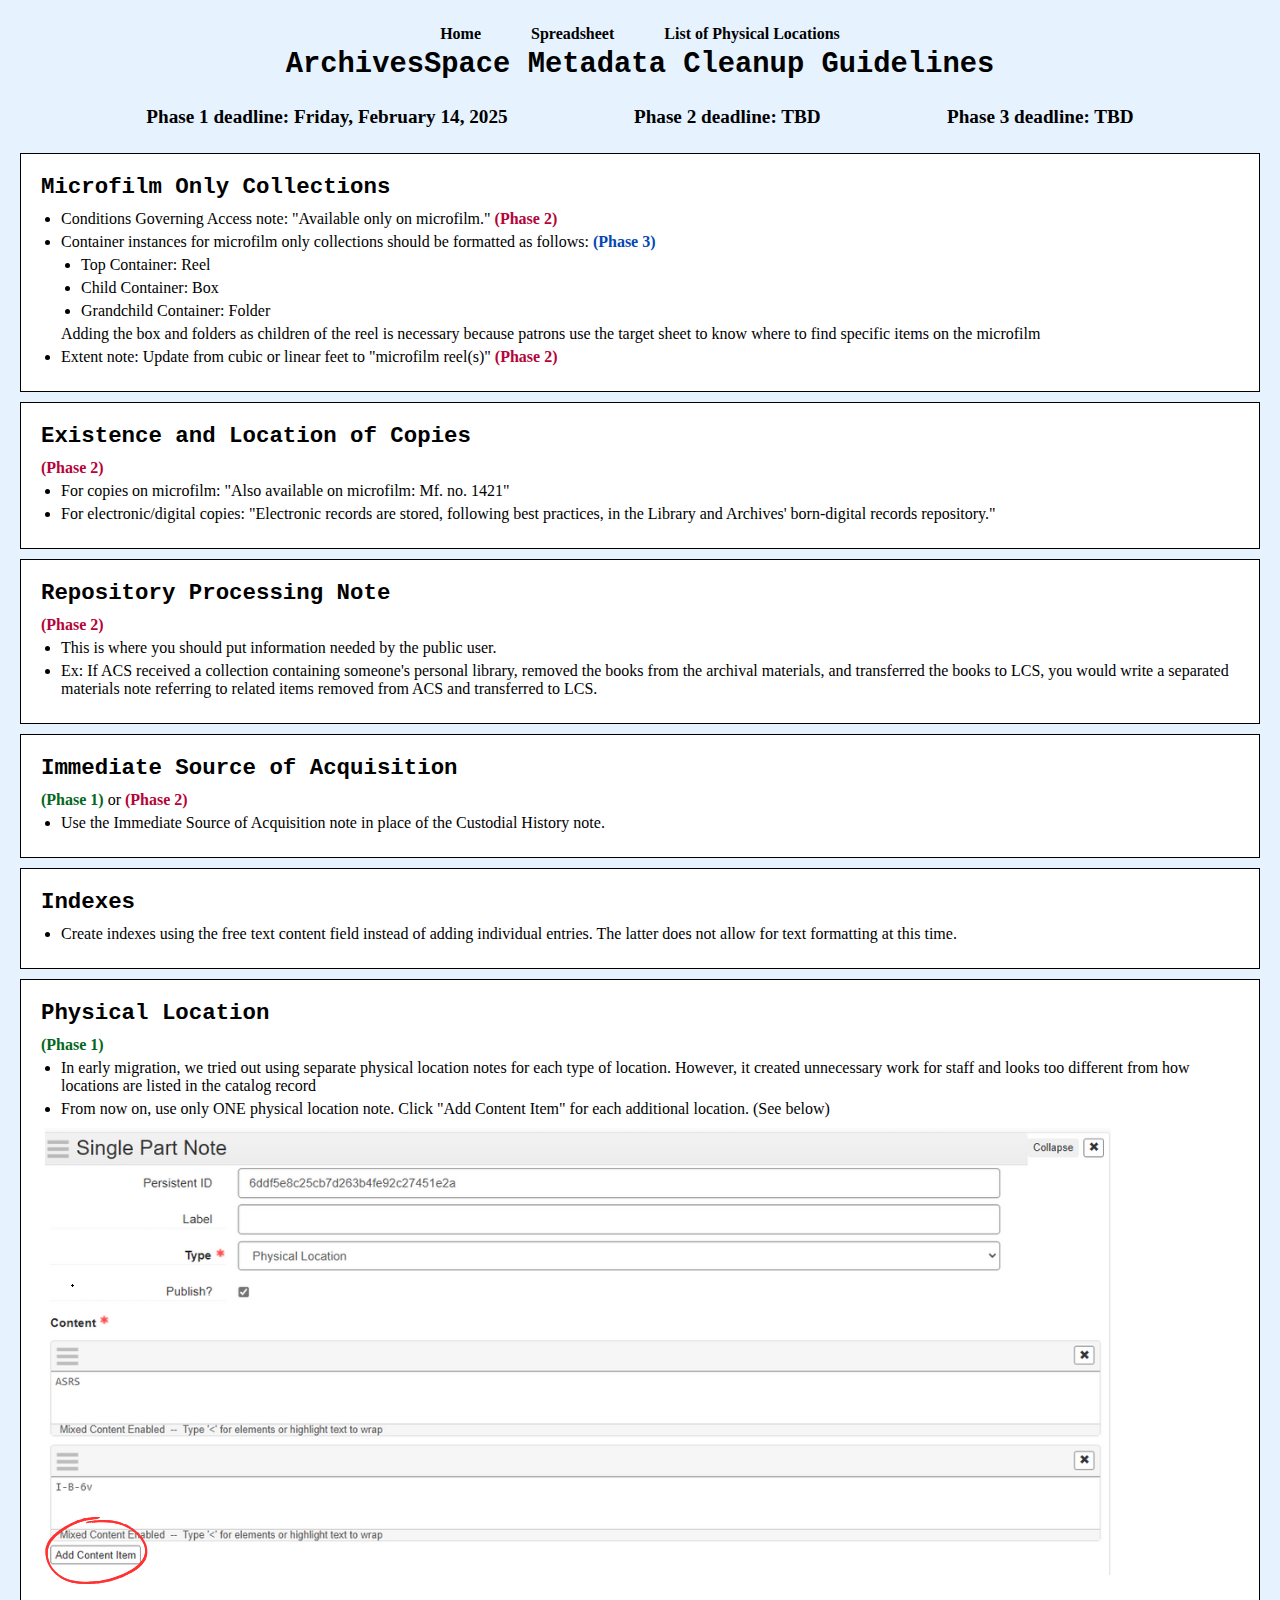
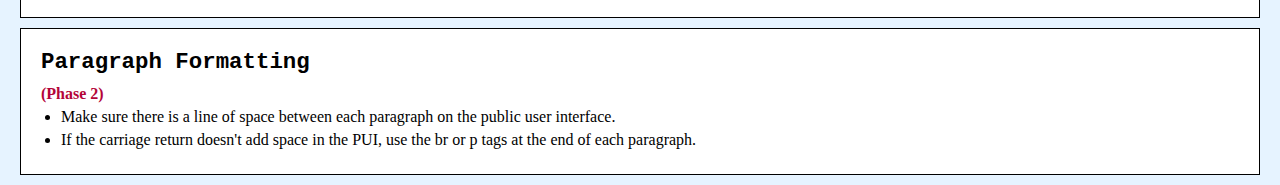
==== index.html @ c5e651d7 "Add files via upload" ====
<!DOCTYPE html>
<html lang="en">
<head>
    <meta charset="UTF-8">

    <meta name="viewport" content="width=device-width, initial-scale=1.0">
    <link rel="stylesheet" href="css/reset.css">
    <link rel="stylesheet" href="css/style.css">
    <title>ArchivesSpace Metadata Cleanup</title>
</head>
<body class="index">


<header>
    <nav>
        <ul>
            <li><a class="current" id="nav_link" href="index.html">Home</a></li>
            <li><a id="nav_link" href="https://docs.google.com/spreadsheets/d/1vcvWvmvL2ynF_0xBd3QarnaJVW5crByGohoQR3AZso0/edit?usp=sharing">Spreadsheet</a></li>
            <li><a id="nav_link" href="locations.html">List of Physical Locations</a></li>
          </ul>
    </nav>
</header>

<h1>ArchivesSpace Metadata Cleanup Guidelines</h1>
<ul class="deadlines">
    <li><a>Phase 1 deadline: Friday, February 14, 2025</a></li>
    <li><a>Phase 2 deadline: TBD</a></li>
    <li><a>Phase 3 deadline: TBD</a></li>
</ul>
<main>
    <div class="row">
        <h2>Microfilm Only Collections</h2>
        <ul>
            <li><a>Conditions Governing Access note: "Available only on microfilm." <span class="phase2"> (Phase 2)</span></a></li>
            <li><a>Container instances for microfilm only collections should be formatted as follows: <span class="phase3"> (Phase 3)</span>
                    <ul>
                        <li><a>Top Container: Reel</a></li>
                        <li><a>Child Container: Box</a></li>
                        <li><a>Grandchild Container: Folder</a></li>
                    </ul>
                <p>
                    Adding the box and folders as children of the reel is necessary because patrons use the target sheet to know where to find specific items on the microfilm
                </p>
            </a></li>
            <li><a>Extent note: Update from cubic or linear feet to "microfilm reel(s)" <span class="phase2"> (Phase 2)</span></a></li>
        </ul>
    </div>
    <div class="row">
        <h2>Existence and Location of Copies </h2>
        <p>
            <span class="phase2"> (Phase 2)</span>
        </p>
        <ul>
            <li><a>For copies on microfilm: "Also available on microfilm: Mf. no. 1421"</a></li>
            <li><a>For electronic/digital copies: "Electronic records are stored, following best practices, in the Library and Archives' born-digital records repository."</a></li>
        </ul>
    </div>
    <div class="row">
        <h2>Repository Processing Note</h2>
        <p>
            <span class="phase2"> (Phase 2)</span>
        </p>
        <ul>
            <li><a>This is where you should put information needed by the public user.</a></li>
            <li><a>Ex: If ACS received a collection containing someone's personal library, removed the books from the archival materials, and transferred the books to LCS, you would write a separated materials note referring to related items removed from ACS and transferred to LCS.</a></li>
        </ul>
    </div>
    <div class="row">
        <h2>Immediate Source of Acquisition</h2>
        <p>
            <span class="phase1">(Phase 1)</span> or <span class="phase2">(Phase 2)</span>
        </p>
        <ul>
            <li><a>Use the Immediate Source of Acquisition note in place of the Custodial History note.</a></li>
        </ul>
    </div>
    <div class="row">
        <h2>Indexes</h2>
        <ul>
            <li><a>Create indexes using the free text content field instead of adding individual entries. The latter does not allow for text formatting at this time.</a></li>
        </ul>
    </div>
    <div class="row">
        <h2>Physical Location</h2>
        <p>
            <span class="phase1">(Phase 1)</span>
        </p>
        <ul>
            <li><a>In early migration, we tried out using separate physical location notes for each type of location. However, it created unnecessary work for staff and looks too different from how locations are listed in the catalog record</a></li>
            <li><a>From now on, use only ONE physical location note. Click "Add Content Item" for each additional location. (See below)</a></li>
        </ul>
        <img src="images/location_note_example.PNG" alt="Example of location note formatting. Each location goes in an additional field.">
    </div>
    <div class="row">
        <h2>Paragraph Formatting</h2>
        <p>
            <span class="phase2"> (Phase 2)</span>
        </p>
        <ul>
            <li><a>Make sure there is a line of space between each paragraph on the public user interface.</a></li>
            <li><a>If the carriage return doesn't add space in the PUI, use the br or p tags at the end of each paragraph.</a></li>
        </ul>
    </div>
</main>
<!--<main>-->
<!--    <h2>Phase 1 Deadline: Friday, February 14, 2025</h2>-->
<!--    <div id="microfilm">-->
<!--        <h2>Microfilm Only Collections</h2>-->
<!--        <h3>Conditions Governing Access note: "Available only on microfilm." <span class="phase2"> (Phase 2)</span></h3>-->
<!--        <h3>Container instances for microfilm only collections should be formatted as follows:</h3>-->
<!--        <ul>-->
<!--            <li><a>Top containers: Reel</a></li>-->
<!--            <li><a>Child containers: Box</a></li>-->
<!--            <li><a>Grandchild containers: Folder</a></li>-->
<!--        </ul>-->
<!--        <h4>Adding the box and folders as children of the reel is necessary because patrons use the target sheet to know where to find specific items on the microfilm.</h4>-->
<!--    </div>-->
<!--</main>-->

</body>
</html>
---- css/style.css ----
.index {
    display: grid;
    grid-template-rows: repeat(7, auto); /* Rows adjust to content height */
    height: 100vh;
    margin: 0;
    background-color: #e6f3ff;
    padding: 20px; /* Adds spacing */
}

.locations {
    display: grid;
    grid-template-rows: repeat(4, auto); /* Rows adjust to content height */
    height: 100vh;
    margin: 0;
    background-color: #e6f3ff;
    padding: 20px; /* Adds spacing */
}

.row {
    display: block; /* Ensures content stacks naturally */
    border: 1px solid black;
    padding: 20px;
    background-color: #ffffff;
    margin-bottom: 10px; /* Adds spacing between rows */
}

h1 {
    text-align: center;
    font-weight: bold;
    font-size: 1.8rem;
    font-family: "Courier New";
}

h2 {
    text-align: left; /* Aligns title to the left */
    font-size: 1.4rem;
    font-weight: bold;
    margin-bottom: 10px; /* Adds space below the title */
    font-family: "Courier New";
}


h3 {
    font-size: 1.2rem;
    font-weight: bold;
    font-family: "Trebuchet MS";
}


ul {
    padding-left: 20px; /* Indents bullet points */
    list-style-type: disc; /* Ensures default bullets */
}

li {
    text-align: left; /* Aligns list items to the left */
    font-size: 1rem;
    margin: 5px 0;
    font-family: "Trebuchet MS";
}

.phase2 {
    color: #B40439;
    font-weight: bold;
    font-family: "Trebuchet MS";
}

.phase3 {
    color: #0447B4;
    font-weight: bold;
}

.phase1 {
    color: #04671D;
    font-weight: bold;
    font-family: "Trebuchet MS";
}

.deadlines {
    display: flex;
    justify-content: space-evenly; /* Evenly spaces items across the width */
    padding: 0; /* Removes default padding */
    list-style: none; /* Removes bullet points */
    margin: 20px 0; /* Adds spacing above and below */
}

.deadlines li {
    font-size: 1.2rem;
    white-space: nowrap; /* Prevents items from breaking into multiple lines */
}

.deadlines a {
    text-decoration: none; /* Removes underline */
    color: black; /* Default text color */
    font-weight: bold;
}

.document {
    font-family:"Trebuchet MS";
}

.location_link {
    text-align: center;
    font-weight: bold;
    font-family:"Trebuchet MS";
}

nav ul {
    display: flex; /* Enables flexbox */
    justify-content: center; /* Centers items horizontally */
    gap: 20px; /* Adds space between items */
    list-style: none; /* Removes default bullets */
    padding: 0;
    margin: 0;
}

nav li {
    display: inline; /* Ensures items stay in a row */
}

nav a {
    text-decoration: none; /* Removes underline */
    font-weight: bold;
    color: black;
    padding: 10px 15px; /* Adds padding for clickable area */
    transition: color 0.3s ease-in-out;
}

nav a:hover {
    color: #0447B4; /* Changes color on hover */
}
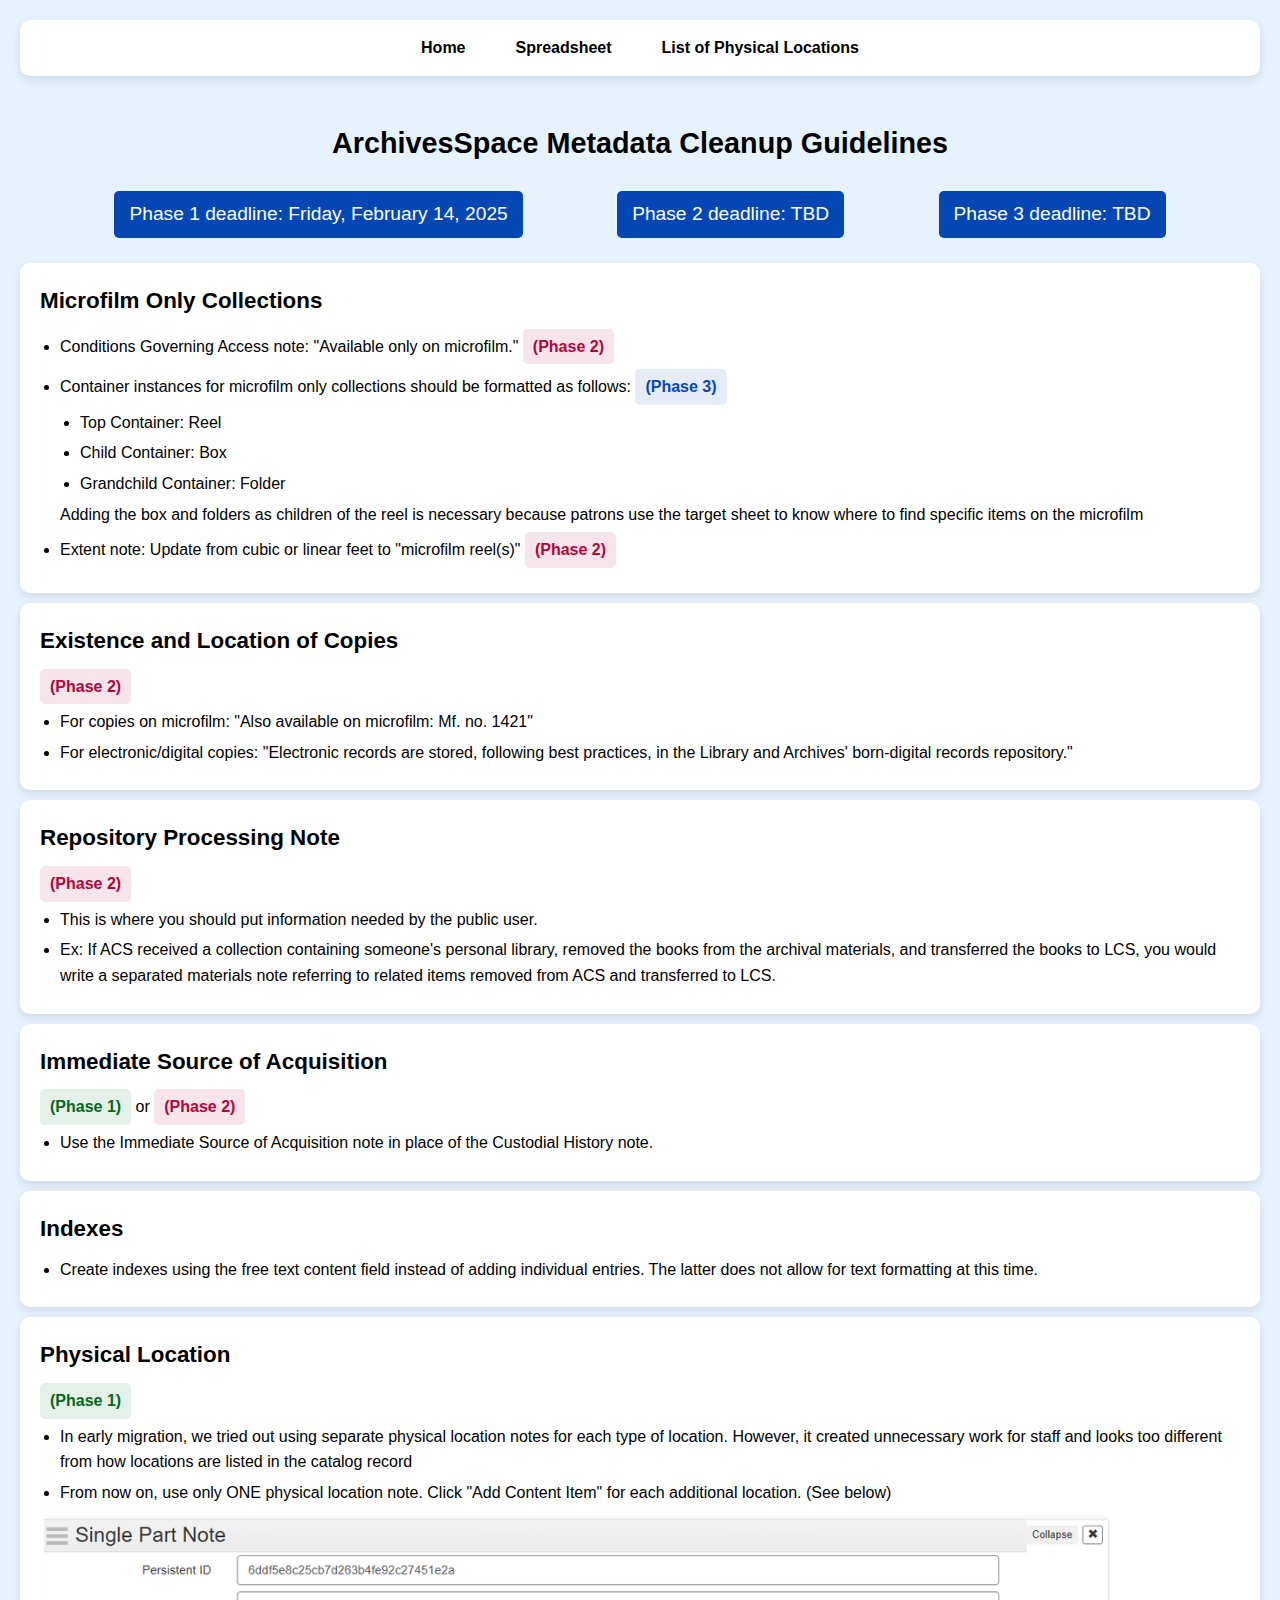
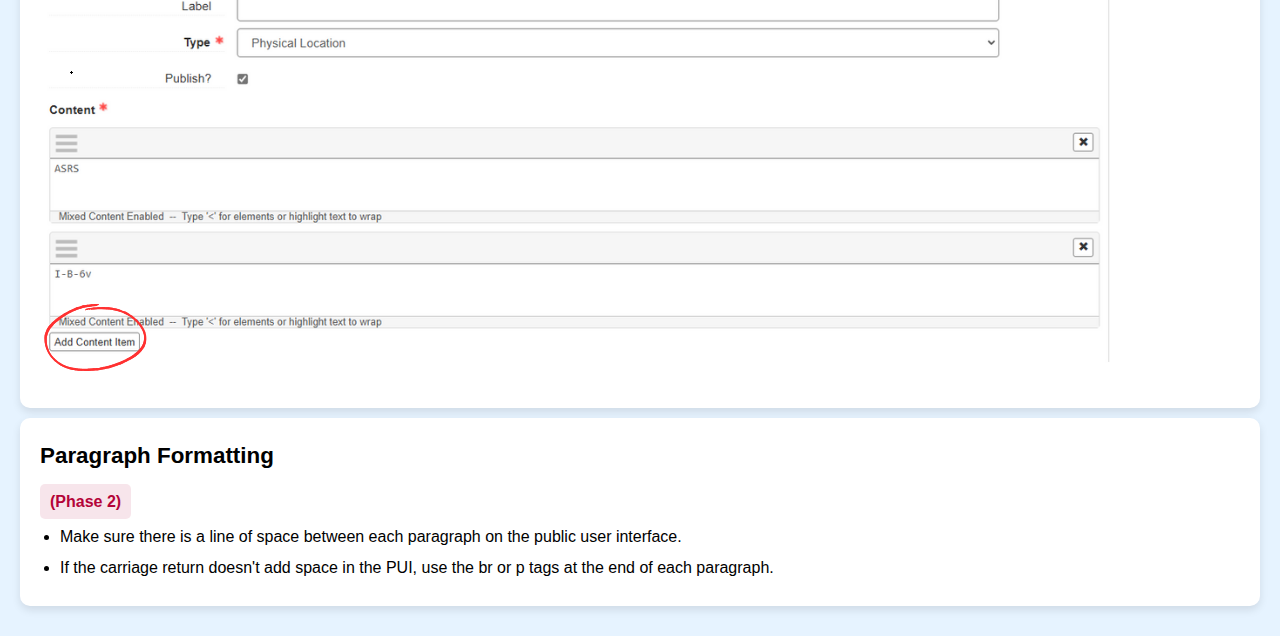
==== commit c7ef7d44: "Add files via upload" ====
--- a/index.html
+++ b/index.html
@@ -5,7 +5,7 @@
 
     <meta name="viewport" content="width=device-width, initial-scale=1.0">
     <link rel="stylesheet" href="css/reset.css">
-    <link rel="stylesheet" href="css/style.css">
+    <link rel="stylesheet" href="css/style1.css">
     <title>ArchivesSpace Metadata Cleanup</title>
 </head>
 <body class="index">
--- a/css/style1.css
+++ b/css/style1.css
@@ -0,0 +1,161 @@
+/* General Styles */
+body {
+    font-family: 'Trebuchet MS', sans-serif;
+    line-height: 1.6;
+    background-color: #e6f3ff;
+    margin: 0;
+    padding: 0;
+}
+
+.index, .locations {
+    display: grid;
+    grid-template-rows: repeat(auto-fit, minmax(100px, auto));
+    padding: 20px;
+}
+
+.row {
+    background: white;
+    padding: 20px;
+    margin-bottom: 10px;
+    border-radius: 10px;
+    box-shadow: 0px 4px 8px rgba(0, 0, 0, 0.1);
+    transition: 0.3s ease-in-out;
+}
+
+.row:hover {
+    transform: scale(1.02);
+    box-shadow: 0px 6px 12px rgba(0, 0, 0, 0.15);
+}
+
+/* Headings */
+h1, h2 {
+    font-family: 'Inter', sans-serif;
+}
+
+h1 {
+    text-align: center;
+    font-weight: bold;
+    font-size: 1.8rem;
+}
+
+h2 {
+    text-align: left;
+    font-size: 1.4rem;
+    font-weight: bold;
+    margin-bottom: 10px;
+}
+
+h3 {
+    font-size: 1.2rem;
+    font-weight: bold;
+}
+
+/* Lists */
+ul {
+    padding-left: 20px;
+    list-style-type: disc;
+}
+
+li {
+    text-align: left;
+    font-size: 1rem;
+    margin: 5px 0;
+}
+
+/* Phase Styling */
+.phase1, .phase2, .phase3 {
+    padding: 5px 10px;
+    border-radius: 5px;
+    display: inline-block;
+    font-weight: bold;
+}
+
+.phase1 { color: #04671D; background: rgba(4, 103, 29, 0.1); }
+.phase2 { color: #B40439; background: rgba(180, 4, 57, 0.1); }
+.phase3 { color: #0447B4; background: rgba(4, 71, 180, 0.1); }
+
+/* Navigation */
+nav ul {
+    display: flex;
+    justify-content: center;
+    gap: 20px;
+    list-style: none;
+    padding: 10px 0;
+    margin: 0;
+    background: white;
+    border-radius: 10px;
+    box-shadow: 0px 4px 10px rgba(0, 0, 0, 0.1);
+}
+
+nav li {
+    display: inline;
+}
+
+nav a {
+    text-decoration: none;
+    font-weight: bold;
+    color: black;
+    padding: 10px 15px;
+    transition: all 0.3s ease-in-out;
+}
+
+nav a:hover {
+    color: #ffffff;
+    background-color: #0447B4;
+    padding: 10px 20px;
+    border-radius: 5px;
+}
+
+/* Deadlines */
+.deadlines {
+    display: flex;
+    justify-content: space-evenly;
+    padding: 0;
+    list-style: none;
+    margin: 20px 0;
+}
+
+.deadlines li {
+    font-size: 1.2rem;
+    white-space: nowrap;
+}
+
+.deadlines a {
+    background: #0447B4;
+    color: white;
+    padding: 8px 15px;
+    border-radius: 5px;
+    display: inline-block;
+    transition: 0.3s;
+}
+
+.deadlines a:hover {
+    background: #032e7c;
+}
+
+/* Responsive Design */
+@media (max-width: 768px) {
+    .index, .locations {
+        display: flex;
+        flex-direction: column;
+    }
+
+    .row {
+        margin-bottom: 15px;
+    }
+
+    nav ul {
+        flex-direction: column;
+        gap: 10px;
+        align-items: center;
+    }
+
+    .deadlines {
+        flex-direction: column;
+        align-items: center;
+    }
+
+    .deadlines li {
+        margin-bottom: 10px;
+    }
+}
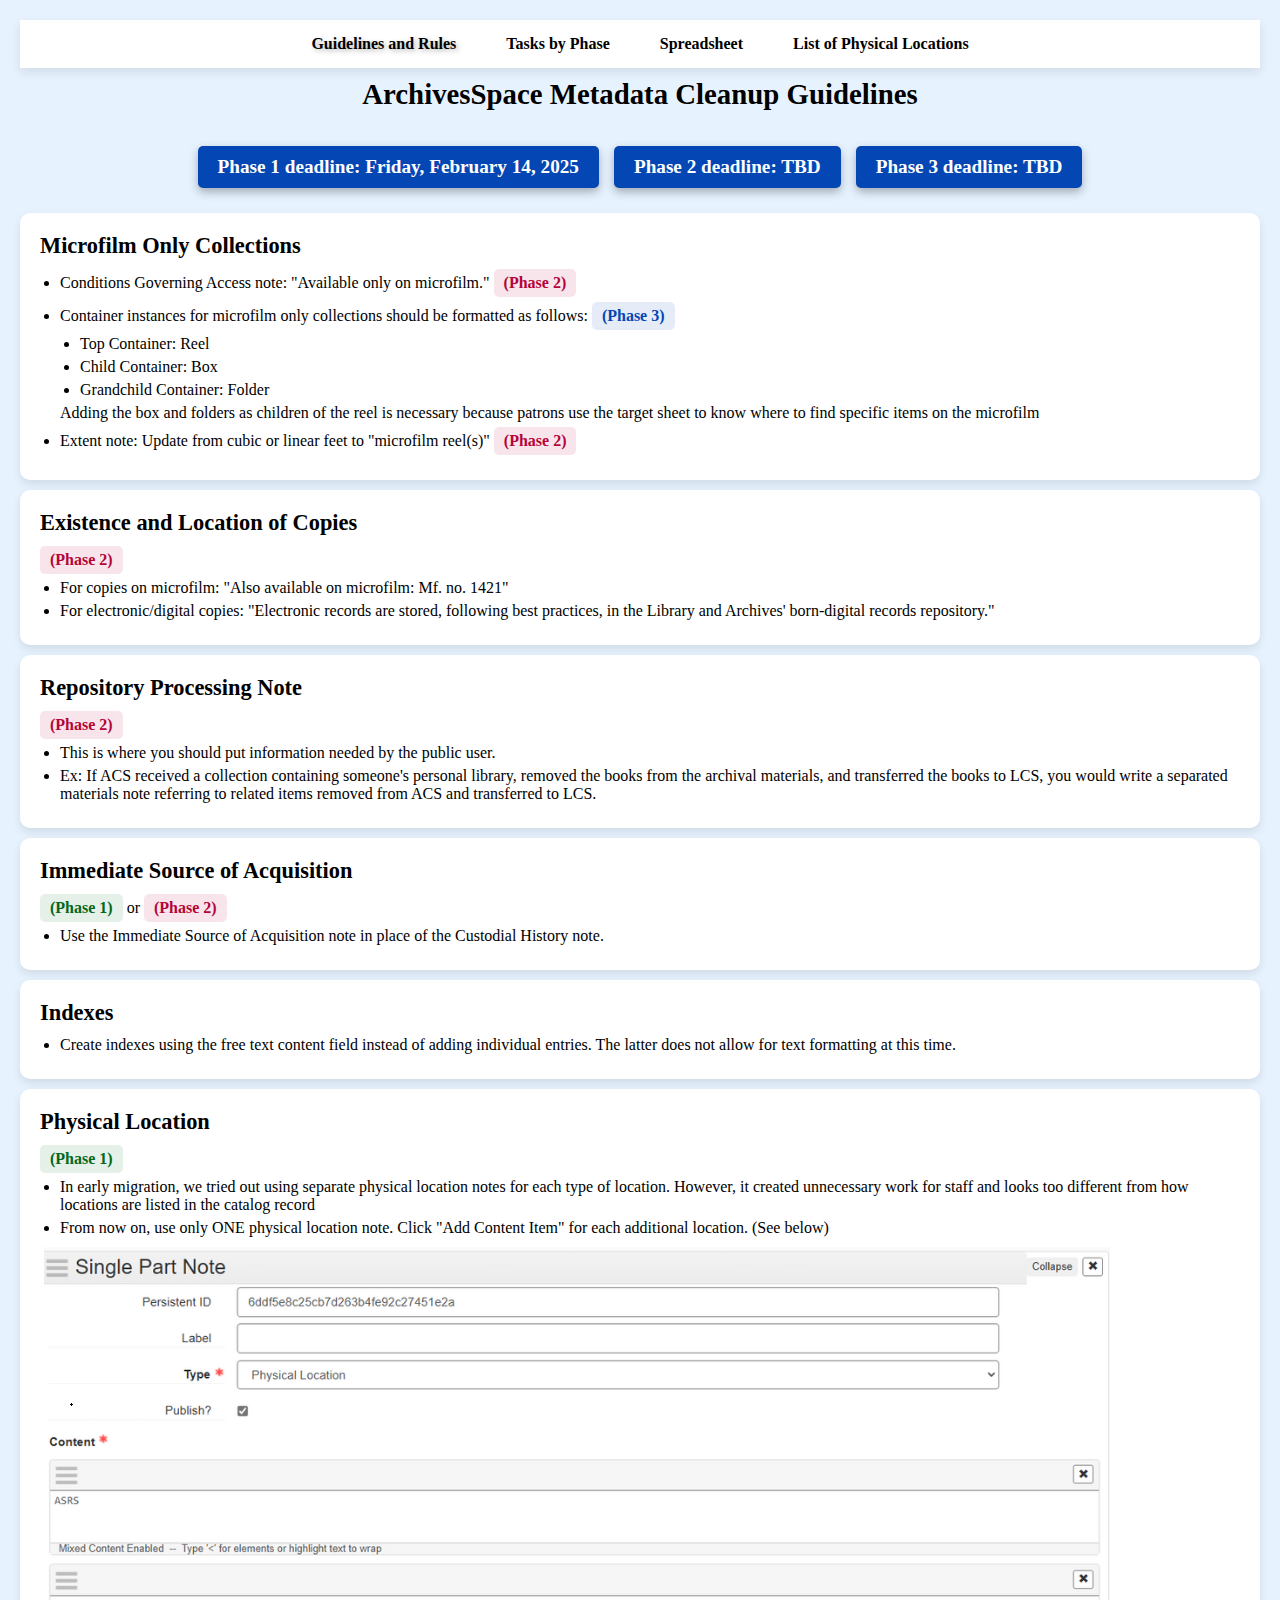
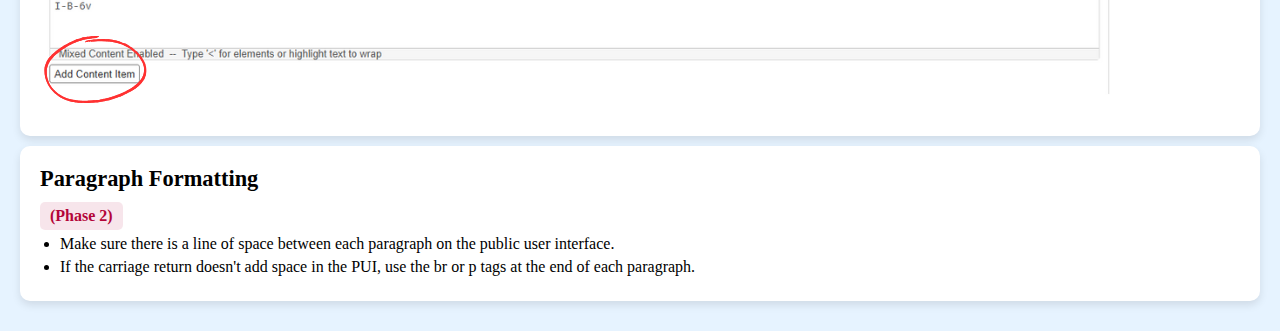
==== commit 9de4cb1d: "Add files via upload" ====
--- a/index.html
+++ b/index.html
@@ -14,7 +14,8 @@
 <header>
     <nav>
         <ul>
-            <li><a class="current" id="nav_link" href="index.html">Home</a></li>
+            <li><a class="current" id="nav_link" href="index.html">Guidelines and Rules</a></li>
+            <li><a id="nav_link" href="phases.html">Tasks by Phase</a></li>
             <li><a id="nav_link" href="https://docs.google.com/spreadsheets/d/1vcvWvmvL2ynF_0xBd3QarnaJVW5crByGohoQR3AZso0/edit?usp=sharing">Spreadsheet</a></li>
             <li><a id="nav_link" href="locations.html">List of Physical Locations</a></li>
           </ul>
--- a/css/style1.css
+++ b/css/style1.css
@@ -1,17 +1,18 @@
-/* General Styles */
-body {
-    font-family: 'Trebuchet MS', sans-serif;
-    line-height: 1.6;
+.index, .locations, .phases {
+    display: grid;
+    grid-template-rows: repeat(7, auto); /* Rows adjust to content height */
+    margin: 0;
     background-color: #e6f3ff;
-    margin: 0;
-    padding: 0;
+    padding: 20px; /* Adds spacing */
 }
 
-.index, .locations {
-    display: grid;
-    grid-template-rows: repeat(auto-fit, minmax(100px, auto));
+/*.row {
+    display: block; *//* Ensures content stacks naturally *//*
+    border: 1px solid black;
     padding: 20px;
-}
+    background-color: #ffffff;
+    margin-bottom: 10px; *//* Adds spacing between rows *//*
+}*/
 
 .row {
     background: white;
@@ -27,68 +28,116 @@
     box-shadow: 0px 6px 12px rgba(0, 0, 0, 0.15);
 }
 
-/* Headings */
-h1, h2 {
-    font-family: 'Inter', sans-serif;
-}
 
 h1 {
     text-align: center;
     font-weight: bold;
     font-size: 1.8rem;
+    font-family: "Trebuchet MS";
+    padding: 10px;
 }
 
 h2 {
-    text-align: left;
+    text-align: left; /* Aligns title to the left */
     font-size: 1.4rem;
     font-weight: bold;
-    margin-bottom: 10px;
+    margin-bottom: 10px; /* Adds space below the title */
+    font-family: "Trebuchet MS";
 }
 
 h3 {
     font-size: 1.2rem;
     font-weight: bold;
+    font-family: "Trebuchet MS";
 }
 
-/* Lists */
 ul {
-    padding-left: 20px;
-    list-style-type: disc;
+    padding-left: 20px; /* Indents bullet points */
+    list-style-type: disc; /* Ensures default bullets */
 }
 
 li {
-    text-align: left;
+    text-align: left; /* Aligns list items to the left */
     font-size: 1rem;
     margin: 5px 0;
+    font-family: "Trebuchet MS";
 }
 
-/* Phase Styling */
+.phase2 {
+    color: #B40439;
+    font-weight: bold;
+    font-family: "Trebuchet MS";
+}
+
+.phase3 {
+    color: #0447B4;
+    font-weight: bold;
+}
+
+.phase1 {
+    color: #04671D;
+    font-weight: bold;
+    font-family: "Trebuchet MS";
+}
+
 .phase1, .phase2, .phase3 {
     padding: 5px 10px;
     border-radius: 5px;
     display: inline-block;
-    font-weight: bold;
 }
 
-.phase1 { color: #04671D; background: rgba(4, 103, 29, 0.1); }
-.phase2 { color: #B40439; background: rgba(180, 4, 57, 0.1); }
-.phase3 { color: #0447B4; background: rgba(4, 71, 180, 0.1); }
+.phase1 { background: rgba(4, 103, 29, 0.1); }
+.phase2 { background: rgba(180, 4, 57, 0.1); }
+.phase3 { background: rgba(4, 71, 180, 0.1); }
 
-/* Navigation */
+
+/* Deadlines section - Styled as buttons */
+.deadlines {
+    display: flex;
+    justify-content: center; /* Center items */
+    gap: 15px; /* Space between items */
+    padding: 0; /* Removes default padding */
+    list-style: none; /* Removes bullet points */
+    margin: 20px 0; /* Adds spacing above and below */
+}
+
+.deadlines li {
+    font-size: 1.2rem;
+    white-space: nowrap; /* Prevents items from breaking into multiple lines */
+    background-color: #0447B4; /* Button background */
+    color: white; /* Text color */
+    padding: 10px 20px;
+    border-radius: 5px; /* Rounded edges */
+    font-weight: bold;
+    text-align: center;
+    cursor: default; /* Prevents pointer cursor */
+    box-shadow: 0px 4px 10px rgba(0, 0, 0, 0.3); /* Button-like shadow */
+    transition: all 0.3s ease-in-out;
+}
+
+.deadlines li:hover {
+    background-color: #03368a; /* Darker shade on hover */
+    transform: translateY(-2px); /* Slight lift effect */
+}
+
+/* Navigation Styling */
+nav {
+    background-color: #ffffff;
+    padding: 10px 0;
+    box-shadow: 0px 4px 10px rgba(0, 0, 0, 0.1); /* Slight shadow for depth */
+}
+
 nav ul {
-    display: flex;
-    justify-content: center;
-    gap: 20px;
-    list-style: none;
-    padding: 10px 0;
+    display: flex; /* Enables flexbox */
+    justify-content: center; /* Centers items horizontally */
+    gap: 20px; /* Adds space between items */
+    list-style: none; /* Removes default bullets */
+    padding: 0;
     margin: 0;
-    background: white;
-    border-radius: 10px;
-    box-shadow: 0px 4px 10px rgba(0, 0, 0, 0.1);
 }
 
 nav li {
-    display: inline;
+    display: inline; /* Ensures items stay in a row */
 }
 
 nav a {
@@ -99,63 +148,50 @@
     transition: all 0.3s ease-in-out;
 }
 
+/* Hover effect with shadow */
 nav a:hover {
-    color: #ffffff;
-    background-color: #0447B4;
-    padding: 10px 20px;
-    border-radius: 5px;
+    color: #0447B4; /* Change text color */
+    box-shadow: 0px 4px 10px rgba(0, 0, 0, 0.3); /* Adds a raised shadow effect */
+    background-color: rgba(0, 0, 0, 0.05); /* Subtle background change */
+    border-radius: 5px; /* Soft rounded corners */
+    transform: translateY(-2px); /* Slight lift effect */
 }
 
-/* Deadlines */
-.deadlines {
-    display: flex;
-    justify-content: space-evenly;
-    padding: 0;
-    list-style: none;
-    margin: 20px 0;
-}
-
-.deadlines li {
-    font-size: 1.2rem;
-    white-space: nowrap;
-}
-
-.deadlines a {
-    background: #0447B4;
-    color: white;
-    padding: 8px 15px;
-    border-radius: 5px;
-    display: inline-block;
-    transition: 0.3s;
-}
-
-.deadlines a:hover {
-    background: #032e7c;
+/* Current page indicator */
+.current {
+    text-shadow: 2px 2px 5px rgba(0, 0, 0, 0.3); /* Adds soft shadow */
 }
 
 /* Responsive Design */
 @media (max-width: 768px) {
-    .index, .locations {
-        display: flex;
-        flex-direction: column;
+    /* Adjust layout for smaller screens */
+    .index, .locations, .phases {
+        padding: 10px; /* Less padding for smaller screens */
     }
 
+    /* Ensure the content is centered on smaller screens */
     .row {
-        margin-bottom: 15px;
+        margin: 0 auto;
+        padding: 15px;
+    }
+
+    h1, h2, h3 {
+        font-size: 1.2rem; /* Smaller font sizes for mobile */
     }
 
     nav ul {
-        flex-direction: column;
-        gap: 10px;
-        align-items: center;
+        flex-direction: column; /* Stack the links vertically on small screens */
+        align-items: center; /* Center them horizontally */
     }
 
     .deadlines {
-        flex-direction: column;
+        flex-direction: column; /* Stack the deadlines vertically */
         align-items: center;
     }
 
     .deadlines li {
-        margin-bottom: 10px;
+        width: 80%; /* Make buttons full-width on smaller screens */
+        text-align: center;
     }
 }
+
